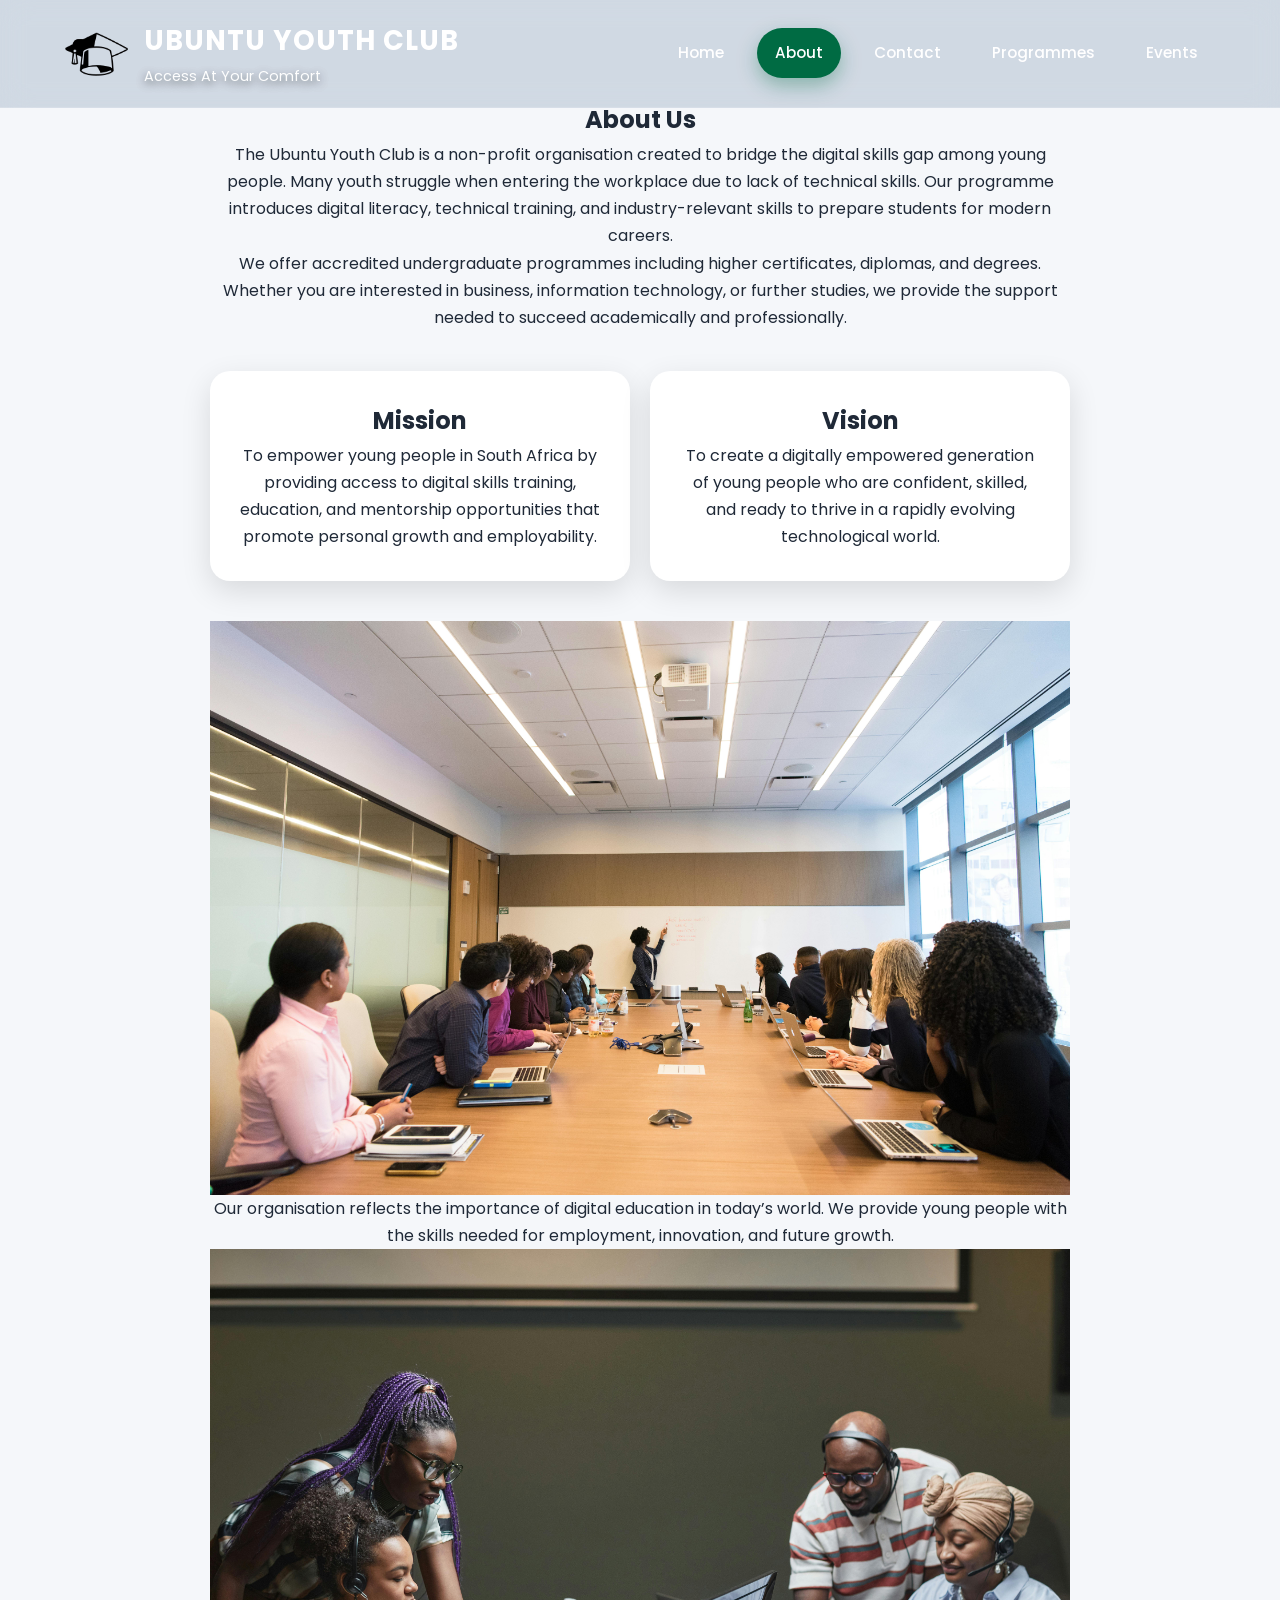
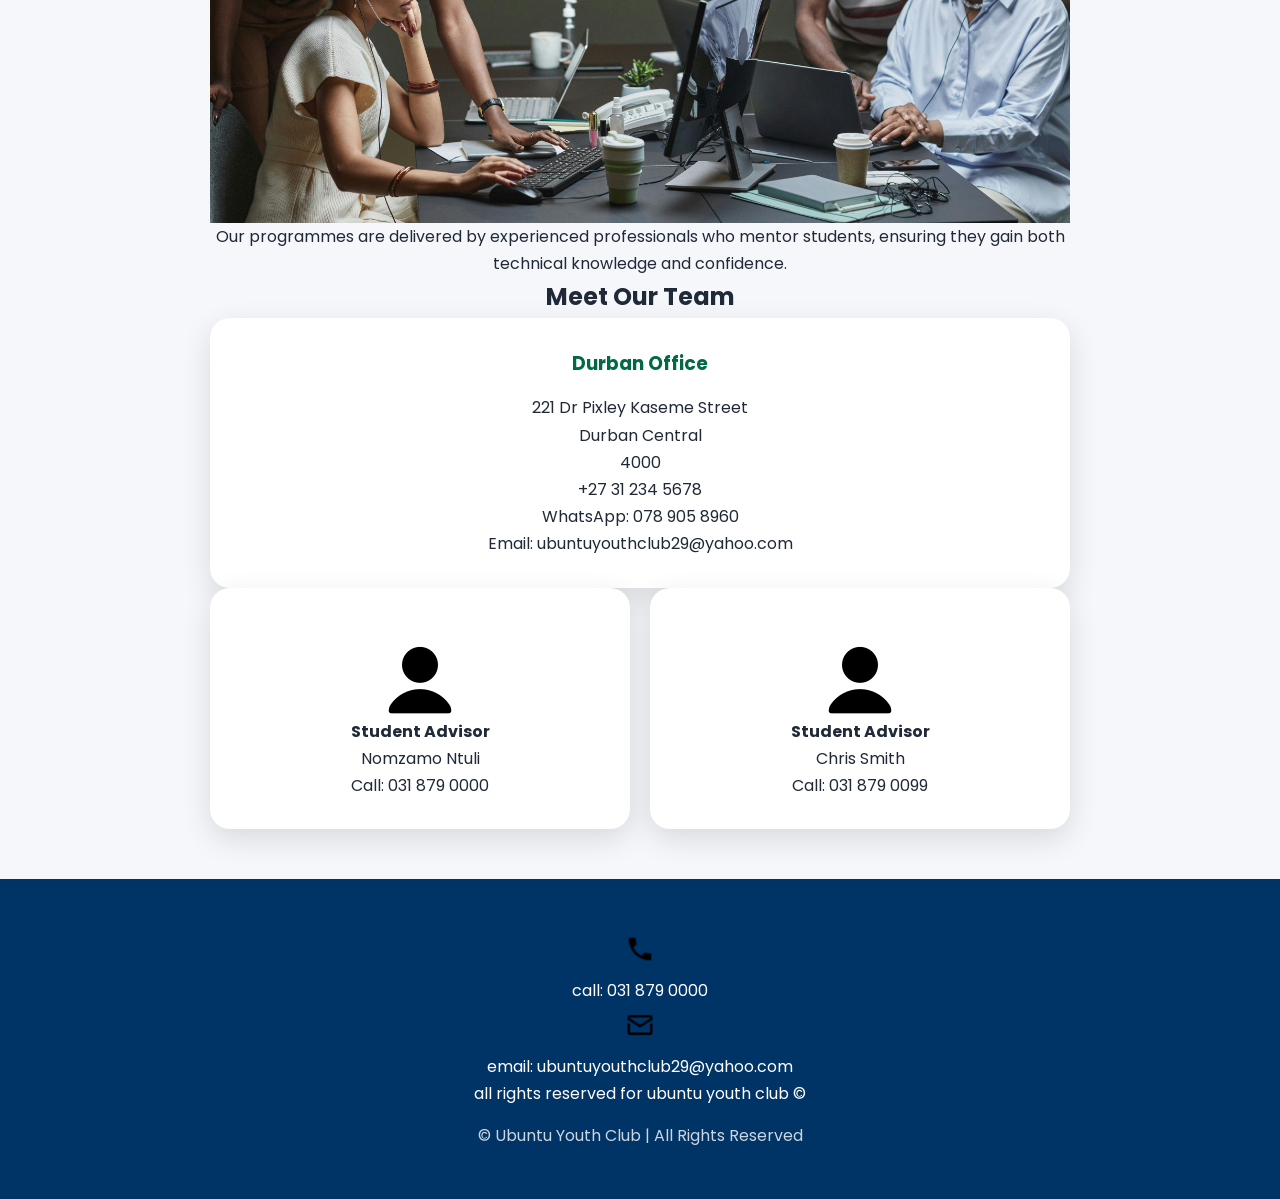
==== about.html @ 72d58c05 "Initial commit: Ubuntu Youth Club website" ====
<!DOCTYPE html>
<html lang="en">

<head>
    <meta charset="UTF-8">
    <meta name="viewport" content="width=device-width, initial-scale=1.0">
    <title>About</title>

    <link rel="stylesheet" href="css/styles.css" type="text/css">
</head>

<body>

<!-- MODERN CENTERED HEADER -->
<header class="site-header">

    <div class="header-container">

        <div class="logo">
            <img src="images/icons8-graduation-cap-100.png" alt="logo">

            <div class="logo-text">
                <h1>UBUNTU YOUTH CLUB</h1>
                <p class="subtitle">Access At Your Comfort</p>
            </div>
        </div>

        <nav class="main-nav">
            <ul>
                 <li><a href="index.html">Home</a></li>
                <li><a href="about.html"  class="active">About</a></li>
                <li><a href="contact.html">Contact</a></li>
                <li><a href="programmes.html">Programmes</a></li>
                <li><a href="events.html">Events</a></li>
            </ul>
        </nav>

    </div>
</header>

<!-- MAIN CONTENT -->
<main class="container">

    <!-- INTRO -->
    <section class="center-text">

        <h1>About Us</h1>

        <p>
            The Ubuntu Youth Club is a non-profit organisation created to bridge the digital skills gap
            among young people. Many youth struggle when entering the workplace due to lack of technical
            skills. Our programme introduces digital literacy, technical training, and industry-relevant
            skills to prepare students for modern careers.
        </p>

        <p>
            We offer accredited undergraduate programmes including higher certificates, diplomas, and degrees.
            Whether you are interested in business, information technology, or further studies, we provide
            the support needed to succeed academically and professionally.
        </p>

    </section>

    <!-- MISSION & VISION -->
    <section class="grid-2">

        <div class="card">
            <h2>Mission</h2>
            <p>
                To empower young people in South Africa by providing access to digital skills training,
                education, and mentorship opportunities that promote personal growth and employability.
            </p>
        </div>

        <div class="card">
            <h2>Vision</h2>
            <p>
                To create a digitally empowered generation of young people who are confident, skilled,
                and ready to thrive in a rapidly evolving technological world.
            </p>
        </div>

    </section>

    <!-- IMAGES -->
    <section class="center-text">

        <img src="images/teaching 4.jpg" alt="teaching" class="responsive-img">

        <p>
            Our organisation reflects the importance of digital education in today’s world.
            We provide young people with the skills needed for employment, innovation, and future growth.
        </p>

        <img src="images/teaching 2.jpg" alt="teaching" class="responsive-img">

        <p>
            Our programmes are delivered by experienced professionals who mentor students,
            ensuring they gain both technical knowledge and confidence.
        </p>

    </section>

    <!-- TEAM -->
    <section class="center-text">

        <h2>Meet Our Team</h2>

        <div class="card">

            <h3>Durban Office</h3>

            <p>221 Dr Pixley Kaseme Street</p>
            <p>Durban Central</p>
            <p>4000</p>
            <p>+27 31 234 5678</p>
            <p>WhatsApp: 078 905 8960</p>
            <p>Email: ubuntuyouthclub29@yahoo.com</p>

        </div>

        <div class="team-grid">

            <div class="card">
                <img src="images/logo2.png" alt="advisor">
                <h4>Student Advisor</h4>
                <p>Nomzamo Ntuli</p>
                <p>Call: 031 879 0000</p>
            </div>

            <div class="card">
                <img src="images/logo2.png" alt="advisor">
                <h4>Student Advisor</h4>
                <p>Chris Smith</p>
                <p>Call: 031 879 0099</p>
            </div>

        </div>

    </section>

</main>

<!-- FOOTER -->
<footer>
    <img src="images/logo phone.png" alt="logo">
    <p>call: 031 879 0000</p>

    <img src="images/logo mail.png" alt="logo">
    <p>email: ubuntuyouthclub29@yahoo.com</p>

    <p class="details">all rights reserved for ubuntu youth club &copy;</p>
</footer>

<!-- HEADER SCROLL EFFECT -->
<script>
window.addEventListener("scroll", function(){
    const header = document.querySelector(".site-header");

    if(window.scrollY > 50){
        header.classList.add("scrolled");
    } else {
        header.classList.remove("scrolled");
    }
});
</script>

</body>
</html>
---- css/styles.css ----
/* ===========================
   GOOGLE FONT
=========================== */
@import url('https://fonts.googleapis.com/css2?family=Poppins:wght@300;400;500;600;700&display=swap');

/* ===========================
   ROOT VARIABLES
=========================== */
:root{
    --primary:#006b43;
    --primary-dark:#004d30;
    --secondary:#003366;

    --white:#ffffff;
    --light-gray:#f5f7fa;
    --soft-gray:#e9ecef;
    --charcoal:#1f2937;
    --footer-gray:#003366;

    --gradient:linear-gradient(135deg,#006b43,#003366);

    --shadow:0 10px 30px rgba(0,0,0,.12);
    --soft-shadow:0 5px 15px rgba(0,0,0,.08);

    --radius:16px;
    --transition:.3s ease;
}

/* ===========================
   RESET
=========================== */
*{
    margin:0;
    padding:0;
    box-sizing:border-box;
}

html{
    scroll-behavior:smooth;
}

body{
    font-family:'Poppins',sans-serif;
    background:var(--light-gray);
    color:var(--charcoal);
    line-height:1.7;
    overflow-x:hidden;
}

img{
    max-width:100%;
}

/* ===========================
   CENTER NON-INDEX PAGE CONTENT
=========================== */
body:not(.index) main.container {
    max-width: 900px;
    margin: 100px auto 50px auto;
    padding: 0 20px;
    text-align: center;
}

body:not(.index) main.container img,
body:not(.index) main.container h1,
body:not(.index) main.container h2,
body:not(.index) main.container p {
    margin-left: auto;
    margin-right: auto;
    display: block;
    text-align: center;
}

/* ===========================
   MODERN GLOBAL HEADER
=========================== */
.site-header{
    position:fixed;
    top:0;
    left:0;
    width:100%;
    z-index:1000;
    background:rgba(0,51,102,0.15);
    backdrop-filter:blur(15px);
    -webkit-backdrop-filter:blur(15px);
    border-bottom:1px solid rgba(255,255,255,0.15);
    transition:all .4s ease;
}

.site-header.scrolled{
    background:rgba(0,51,102,.95);
    box-shadow:0 10px 30px rgba(0,0,0,.15);
}

.header-container{
    max-width:1400px;
    margin:auto;
    display:flex;
    justify-content:space-between;
    align-items:center;
    padding:18px 5%;
}

/* ===========================
   LOGO AREA
=========================== */
.logo{
    display:flex;
    align-items:center;
    gap:15px;
}

.logo img{
    width:65px;
    transition:.4s;
}

.logo img:hover{
    transform:rotate(-8deg) scale(1.05);
}

.logo-text h1,
.logo-text h2{
    color:white;
    font-size:1.7rem;
    font-weight:700;
    letter-spacing:1px;
    margin:0;
}

.logo-text .subtitle{
    color:white;
    opacity:.95;
    text-shadow:0 3px 10px rgba(0,0,0,.7);
    font-size:.9rem;
}

/* ===========================
   NAVIGATION
=========================== */
.main-nav{
    margin-left:auto;
}

.main-nav ul{
    display:flex;
    align-items:center;
    gap:15px;
    list-style:none;
}

.main-nav ul li{
    background:none;
    padding:0;
    box-shadow:none;
}

.main-nav ul li a{
    display:block;
    color:white;
    text-decoration:none;
    padding:12px 18px;
    border-radius:50px;
    font-size:.95rem;
    font-weight:500;
    position:relative;
    transition:all .35s ease;
}

.main-nav ul li a:hover{
    background:rgba(255,255,255,.15);
    backdrop-filter:blur(10px);
    color:#ffffff;
    transform:translateY(-2px);
}

.main-nav ul li a.active{
    background:#006b43;
    color:white;
    box-shadow:0 8px 20px rgba(0,107,67,.35);
}

.main-nav ul li a::after{
    content:"";
    position:absolute;
    bottom:8px;
    left:50%;
    width:0;
    height:2px;
    background:#ff9800;
    transform:translateX(-50%);
    transition:.3s ease;
}

.main-nav ul li a:hover::after{
    width:50%;
}

/* ===========================
   MOBILE MENU
=========================== */
@media(max-width:900px){
    .header-container{
        flex-direction:column;
        gap:20px;
    }

    .main-nav ul{
        flex-wrap:wrap;
        justify-content:center;
        gap:20px;
    }

    .main-nav ul li a{
        padding:10px 15px;
        font-size:.9rem;
    }
}

/* ===========================
   HERO SECTION
=========================== */
.hero{
    position:relative;
    width:100%;
    height:100vh;
    overflow:hidden;
}

.hero img{
    width:100%;
    height:100%;
    object-fit:cover;
    animation:zoomHero 12s infinite alternate ease-in-out;
}

.hero-overlay{
    position:absolute;
    inset:0;
    background:rgba(0,0,0,.45);
}

.hero-content{
    position:absolute;
    top:50%;
    left:8%;
    transform:translateY(-50%);
    color:white;
    z-index:10;
    max-width:700px;
}

.hero-content h1{
    font-size:clamp(3rem,7vw,6rem);
    line-height:1.1;
    margin-bottom:20px;
    text-shadow:0 5px 20px rgba(0,0,0,.5);
}

.hero-content p{
    font-size:1.3rem;
    margin-bottom:30px;
}

.hero-btn{
    display:inline-block;
    background:var(--primary);
    color:white;
    text-decoration:none;
    padding:15px 35px;
    border-radius:50px;
    transition:.3s;
}

.hero-btn:hover{
    background:var(--primary-dark);
    transform:translateY(-4px);
}



/* =========================== INTRO SECTION =========================== */
 .intro{ background:white; padding:100px 10%; } .intro h2{ color:var(--primary); font-size:3rem; margin-bottom:25px; } .intro p{ max-width:900px; font-size:1.15rem; }
 
 /* =========================== PROGRAMMES =========================== */
  .programmes{ padding:100px 8%; background:#f3f6f8; } .programmes h2{ text-align:center; color:var(--primary); margin-bottom:60px; font-size:3rem; } .programme-grid{ display:grid; grid-template-columns:repeat(auto-fit,minmax(280px,1fr)); gap:30px; } .card{ background:white; border-radius:20px; padding:30px; box-shadow:var(--shadow); transition:.4s; } .card:hover{ transform:translateY(-10px); } .card h3{ color:var(--primary); margin-bottom:15px; } 
 
 /* =========================== CTA =========================== */ 
 .cta{ background:var(--gradient); color:white; text-align:center; padding:100px 10%; } .cta h2{ font-size:3rem; margin-bottom:20px; } .cta p{ max-width:700px; margin:auto auto 30px; } 
 
 /* =========================== COURSE CARDS =========================== */ 
 .course-options{ display:flex; flex-wrap:wrap; justify-content:center; gap:25px; margin:40px auto; } .course-card{ background:white; width:280px; padding:25px; text-align:center; border-radius:20px; box-shadow:0 10px 25px rgba(0,0,0,.08); transition:.3s; } .course-card:hover{ transform:translateY(-10px); } .course-card h3{ color:var(--primary); margin-bottom:15px; } 
 
 /* =========================== GRID LAYOUTS =========================== */
  .grid-2{ display:grid; grid-template-columns:repeat(auto-fit,minmax(300px,1fr)); gap:20px; margin:40px auto; } .team-grid{ display:grid; grid-template-columns:repeat(auto-fit,minmax(220px,1fr)); gap:20px; } 
  
  /* =========================== TABLES =========================== */
   table{ width:100%; border-collapse:collapse; background:white; margin:20px 0 40px; border-radius:var(--radius); overflow:hidden; box-shadow:var(--soft-shadow); } thead{ background:var(--gradient); color:white; } th, td{ padding:14px; text-align:left; } tbody tr{ transition:.3s; } tbody tr:hover{ background:#f7f9fb; }
   
   /* =========================== QUICK LINKS =========================== */ 
   ul{ list-style:none; } .quick-links{ display:flex; flex-wrap:wrap; gap:10px; } .quick-links li{ background:white; padding:10px 15px; border-radius:10px; box-shadow:var(--soft-shadow); }

/* ===========================
   OTHER STYLINGS KEPT AS-IS
=========================== */
/* ... (rest of your existing CSS like .intro, .programmes, .course-card, tables, footer etc.) ... */

/* =========================== FOOTER =========================== */ 
footer{ background:var(--footer-gray); color:white; text-align:center; padding:50px 20px; } footer img{ width:30px; margin:5px; } footer p{ color:white; } footer::after{ content:"© Ubuntu Youth Club | All Rights Reserved"; display:block; margin-top:15px; opacity:.8; }
/* ===========================
   ANIMATIONS
=========================== */
@keyframes zoomHero{
    from{
        transform:scale(1);
    }
    to{
        transform:scale(1.08);
    }
}
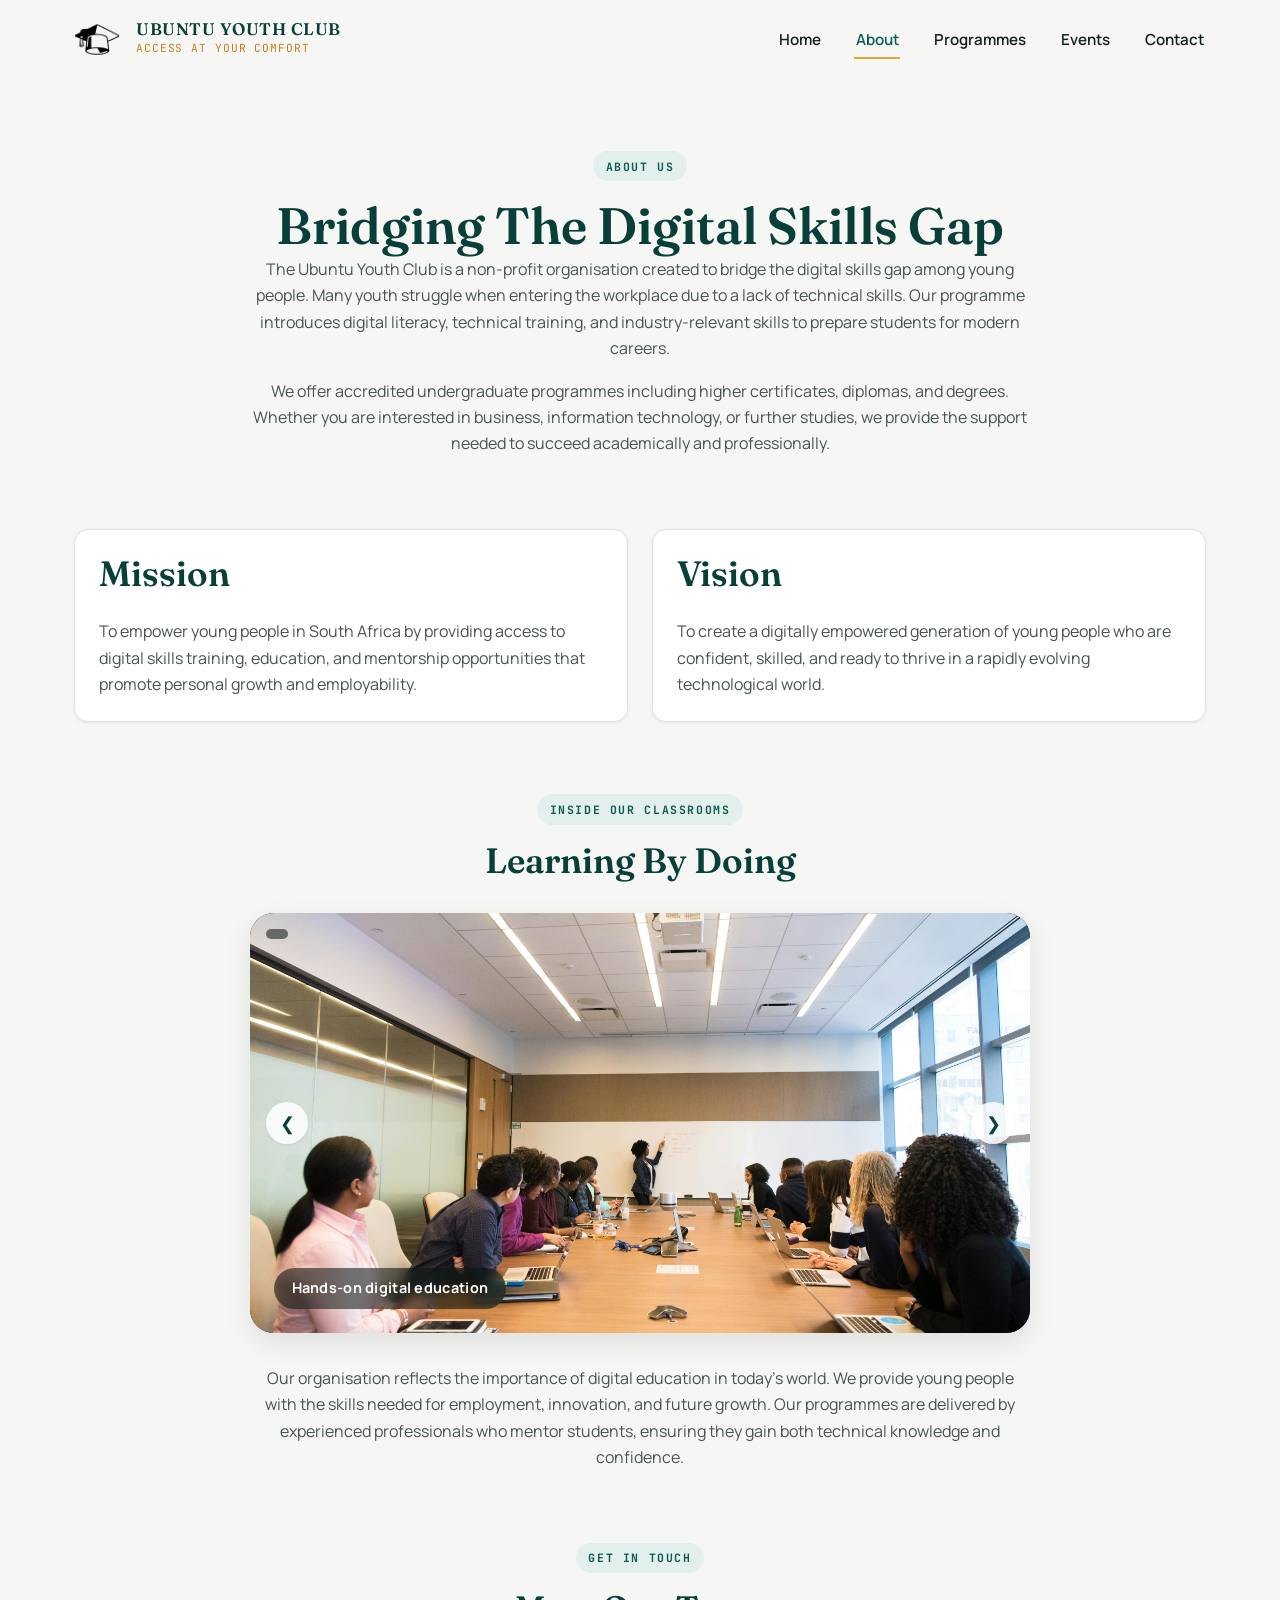
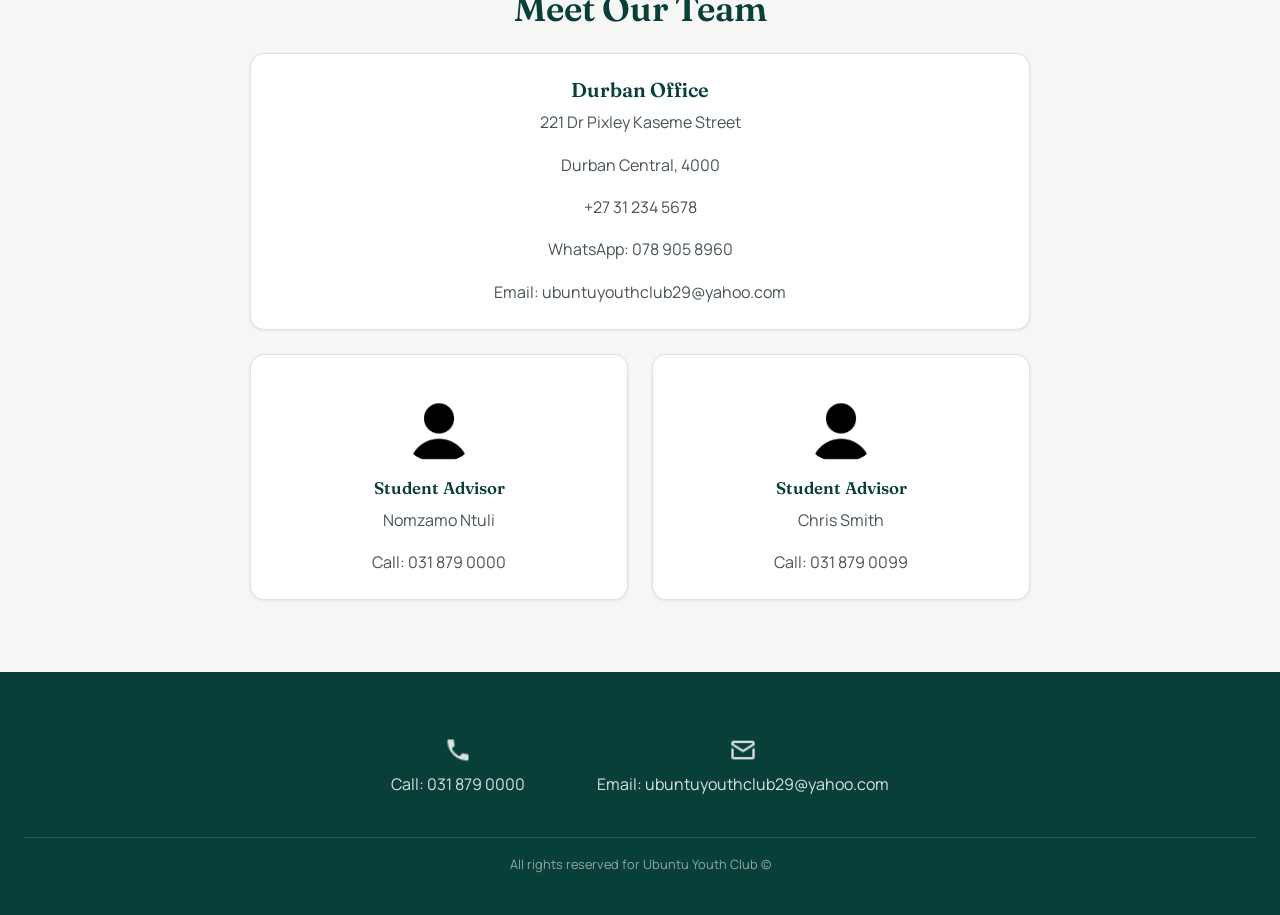
==== commit 55ed42f9: "Part3" ====
--- a/about.html
+++ b/about.html
@@ -1,54 +1,53 @@
 <!DOCTYPE html>
 <html lang="en">
-
 <head>
     <meta charset="UTF-8">
     <meta name="viewport" content="width=device-width, initial-scale=1.0">
-    <title>About</title>
-
+    <title>About | Ubuntu Youth Club</title>
+    <meta name="description" content="Learn about Ubuntu Youth Club's mission to bridge the digital skills gap for young people through accredited technology and business programmes.">
     <link rel="stylesheet" href="css/styles.css" type="text/css">
 </head>
-
 <body>
 
-<!-- MODERN CENTERED HEADER -->
+<!-- HEADER -->
 <header class="site-header">
-
     <div class="header-container">
 
         <div class="logo">
-            <img src="images/icons8-graduation-cap-100.png" alt="logo">
-
+            <img src="images/icons8-graduation-cap-100.png" alt="Ubuntu Youth Club logo">
             <div class="logo-text">
                 <h1>UBUNTU YOUTH CLUB</h1>
                 <p class="subtitle">Access At Your Comfort</p>
             </div>
         </div>
 
-        <nav class="main-nav">
+        <button class="nav-toggle" id="navToggle" aria-label="Toggle navigation menu" aria-expanded="false">
+            <span></span><span></span><span></span>
+        </button>
+
+        <nav class="main-nav" id="mainNav">
             <ul>
-                 <li><a href="index.html">Home</a></li>
-                <li><a href="about.html"  class="active">About</a></li>
-                <li><a href="contact.html">Contact</a></li>
+                <li><a href="index.html">Home</a></li>
+                <li><a href="about.html" class="active">About</a></li>
                 <li><a href="programmes.html">Programmes</a></li>
                 <li><a href="events.html">Events</a></li>
+                <li><a href="contact.html">Contact</a></li>
             </ul>
         </nav>
 
     </div>
 </header>
 
-<!-- MAIN CONTENT -->
 <main class="container">
 
     <!-- INTRO -->
     <section class="center-text">
-
-        <h1>About Us</h1>
+        <span class="eyebrow">About Us</span>
+        <h1>Bridging The Digital Skills Gap</h1>
 
         <p>
             The Ubuntu Youth Club is a non-profit organisation created to bridge the digital skills gap
-            among young people. Many youth struggle when entering the workplace due to lack of technical
+            among young people. Many youth struggle when entering the workplace due to a lack of technical
             skills. Our programme introduces digital literacy, technical training, and industry-relevant
             skills to prepare students for modern careers.
         </p>
@@ -58,7 +57,6 @@
             Whether you are interested in business, information technology, or further studies, we provide
             the support needed to succeed academically and professionally.
         </p>
-
     </section>
 
     <!-- MISSION & VISION -->
@@ -82,88 +80,98 @@
 
     </section>
 
-    <!-- IMAGES -->
+    <!-- TEACHING CAROUSEL -->
     <section class="center-text">
+        <span class="eyebrow">Inside Our Classrooms</span>
+        <h2>Learning By Doing</h2>
 
-        <img src="images/teaching 4.jpg" alt="teaching" class="responsive-img">
+        <div class="carousel content-carousel" data-autoplay="4500">
+            <div class="carousel-track">
+
+                <div class="carousel-slide">
+                    <img src="images/teaching 4.jpg" alt="Mentor guiding students through a practical digital skills lesson">
+                    <div class="carousel-caption">Hands-on digital education</div>
+                </div>
+
+                <div class="carousel-slide">
+                    <img src="images/teaching 2.jpg" alt="Students collaborating during a mentored training session">
+                    <div class="carousel-caption">Mentored, confidence-building sessions</div>
+                </div>
+
+                <div class="carousel-slide">
+                    <img src="images/computer room.jpg" alt="Students working together in the computer lab">
+                    <div class="carousel-caption">Real, industry-relevant practice</div>
+                </div>
+
+            </div>
+
+            <button class="carousel-btn prev" aria-label="Previous slide">&#10094;</button>
+            <button class="carousel-btn next" aria-label="Next slide">&#10095;</button>
+            <div class="carousel-dots"></div>
+            <span class="carousel-counter"></span>
+        </div>
 
         <p>
-            Our organisation reflects the importance of digital education in today’s world.
-            We provide young people with the skills needed for employment, innovation, and future growth.
+            Our organisation reflects the importance of digital education in today's world. We provide
+            young people with the skills needed for employment, innovation, and future growth. Our
+            programmes are delivered by experienced professionals who mentor students, ensuring they
+            gain both technical knowledge and confidence.
         </p>
-
-        <img src="images/teaching 2.jpg" alt="teaching" class="responsive-img">
-
-        <p>
-            Our programmes are delivered by experienced professionals who mentor students,
-            ensuring they gain both technical knowledge and confidence.
-        </p>
-
     </section>
 
     <!-- TEAM -->
     <section class="center-text">
-
+        <span class="eyebrow">Get In Touch</span>
         <h2>Meet Our Team</h2>
 
         <div class="card">
-
             <h3>Durban Office</h3>
-
             <p>221 Dr Pixley Kaseme Street</p>
-            <p>Durban Central</p>
-            <p>4000</p>
+            <p>Durban Central, 4000</p>
             <p>+27 31 234 5678</p>
             <p>WhatsApp: 078 905 8960</p>
             <p>Email: ubuntuyouthclub29@yahoo.com</p>
-
         </div>
 
         <div class="team-grid">
 
             <div class="card">
-                <img src="images/logo2.png" alt="advisor">
+                <img src="images/logo2.png" alt="Photo of student advisor Nomzamo Ntuli">
                 <h4>Student Advisor</h4>
                 <p>Nomzamo Ntuli</p>
                 <p>Call: 031 879 0000</p>
             </div>
 
             <div class="card">
-                <img src="images/logo2.png" alt="advisor">
+                <img src="images/logo2.png" alt="Photo of student advisor Chris Smith">
                 <h4>Student Advisor</h4>
                 <p>Chris Smith</p>
                 <p>Call: 031 879 0099</p>
             </div>
 
         </div>
-
     </section>
 
 </main>
 
 <!-- FOOTER -->
 <footer>
-    <img src="images/logo phone.png" alt="logo">
-    <p>call: 031 879 0000</p>
+    <p class="footer-datetime" id="footerDatetime"></p>
 
-    <img src="images/logo mail.png" alt="logo">
-    <p>email: ubuntuyouthclub29@yahoo.com</p>
+    <div class="footer-grid">
+        <div>
+            <img src="images/logo phone.png" alt="Phone icon">
+            <p>Call: 031 879 0000</p>
+        </div>
+        <div>
+            <img src="images/logo mail.png" alt="Email icon">
+            <p>Email: ubuntuyouthclub29@yahoo.com</p>
+        </div>
+    </div>
 
-    <p class="details">all rights reserved for ubuntu youth club &copy;</p>
+    <p class="details">All rights reserved for Ubuntu Youth Club &copy;</p>
 </footer>
 
-<!-- HEADER SCROLL EFFECT -->
-<script>
-window.addEventListener("scroll", function(){
-    const header = document.querySelector(".site-header");
-
-    if(window.scrollY > 50){
-        header.classList.add("scrolled");
-    } else {
-        header.classList.remove("scrolled");
-    }
-});
-</script>
-
+<script src="js/main.js"></script>
 </body>
 </html>
--- a/css/styles.css
+++ b/css/styles.css
@@ -1,320 +1,943 @@
-/* ===========================
-   GOOGLE FONT
-=========================== */
-@import url('https://fonts.googleapis.com/css2?family=Poppins:wght@300;400;500;600;700&display=swap');
-
-/* ===========================
-   ROOT VARIABLES
-=========================== */
-:root{
-    --primary:#006b43;
-    --primary-dark:#004d30;
-    --secondary:#003366;
-
-    --white:#ffffff;
-    --light-gray:#f5f7fa;
-    --soft-gray:#e9ecef;
-    --charcoal:#1f2937;
-    --footer-gray:#003366;
-
-    --gradient:linear-gradient(135deg,#006b43,#003366);
-
-    --shadow:0 10px 30px rgba(0,0,0,.12);
-    --soft-shadow:0 5px 15px rgba(0,0,0,.08);
-
-    --radius:16px;
-    --transition:.3s ease;
-}
-
-/* ===========================
-   RESET
-=========================== */
-*{
-    margin:0;
-    padding:0;
-    box-sizing:border-box;
-}
-
-html{
-    scroll-behavior:smooth;
-}
-
-body{
-    font-family:'Poppins',sans-serif;
-    background:var(--light-gray);
-    color:var(--charcoal);
-    line-height:1.7;
-    overflow-x:hidden;
-}
-
-img{
-    max-width:100%;
-}
-
-/* ===========================
-   CENTER NON-INDEX PAGE CONTENT
-=========================== */
-body:not(.index) main.container {
-    max-width: 900px;
-    margin: 100px auto 50px auto;
-    padding: 0 20px;
+/* =========================================================================
+   UBUNTU YOUTH CLUB — MAIN STYLESHEET
+   Structure:
+     1.  Fonts & Reset
+     2.  Design Tokens (colours, type, spacing, radius, shadow)
+     3.  Base Elements
+     4.  Layout Utilities (container, grid, sections)
+     5.  Header & Navigation
+     6.  Hero
+     7.  Carousel Component
+     8.  Cards (programmes / team / blog)
+     9.  Forms & Modal
+     10. Tables
+     11. Footer
+     12. Scroll-reveal animation
+     13. Responsive Breakpoints
+     14. Accessibility
+   ========================================================================= */
+
+/* 1. FONTS & RESET --------------------------------------------------------- */
+@import url('https://fonts.googleapis.com/css2?family=Fraunces:ital,opsz,wght@0,9..144,400;0,9..144,600;0,9..144,700;1,9..144,500&family=Manrope:wght@400;500;600;700;800&family=JetBrains+Mono:wght@500;700&display=swap');
+
+*,
+*::before,
+*::after {
+    box-sizing: border-box;
+    margin: 0;
+    padding: 0;
+}
+
+html {
+    scroll-behavior: smooth;
+}
+
+img {
+    max-width: 100%;
+    display: block;
+}
+
+a {
+    text-decoration: none;
+    color: inherit;
+}
+
+ul {
+    list-style: none;
+}
+
+button {
+    font: inherit;
+    cursor: pointer;
+    border: none;
+    background: none;
+}
+
+/* 2. DESIGN TOKENS ---------------------------------------------------------- */
+:root {
+    /* Colour palette */
+    --ink: #14201D;
+    --ink-soft: #475450;
+    --surface: #F6F7F4;
+    --surface-alt: #ECEFE9;
+    --surface-card: #FFFFFF;
+    --primary: #0C5C52;
+    --primary-dark: #083F38;
+    --primary-tint: #E3EFEC;
+    --accent: #E2A640;
+    --accent-deep: #C97A1F;
+    --border: #DDE3DC;
+    --error: #B3261E;
+    --error-tint: #FBEAE9;
+
+    /* Typography */
+    --font-display: "Fraunces", Georgia, serif;
+    --font-body: "Manrope", -apple-system, BlinkMacSystemFont, "Segoe UI", sans-serif;
+    --font-mono: "JetBrains Mono", "Courier New", monospace;
+
+    /* Spacing scale */
+    --space-1: 0.5rem;
+    --space-2: 1rem;
+    --space-3: 1.5rem;
+    --space-4: 2rem;
+    --space-5: 3rem;
+    --space-6: 4.5rem;
+    --space-7: 6rem;
+
+    /* Radius & shadow */
+    --radius-sm: 8px;
+    --radius-md: 14px;
+    --radius-lg: 24px;
+    --shadow-sm: 0 1px 3px rgba(20, 32, 29, 0.08);
+    --shadow-md: 0 10px 28px rgba(20, 32, 29, 0.10);
+    --shadow-lg: 0 24px 56px rgba(20, 32, 29, 0.18);
+
+    /* Layout */
+    --max-width: 1180px;
+    --header-height: 84px;
+}
+
+/* 3. BASE ELEMENTS ----------------------------------------------------------- */
+body {
+    font-family: var(--font-body);
+    color: var(--ink);
+    background: var(--surface);
+    line-height: 1.65;
+    -webkit-font-smoothing: antialiased;
+}
+
+h1, h2, h3, h4 {
+    font-family: var(--font-display);
+    font-weight: 600;
+    line-height: 1.15;
+    color: var(--primary-dark);
+}
+
+h1 { font-size: clamp(2.1rem, 4vw, 3.2rem); }
+h2 { font-size: clamp(1.6rem, 2.8vw, 2.2rem); margin-bottom: var(--space-3); }
+h3 { font-size: 1.25rem; margin-bottom: var(--space-1); }
+h4 { font-size: 1.05rem; margin-bottom: var(--space-1); }
+
+p {
+    color: var(--ink-soft);
+    margin-bottom: var(--space-2);
+}
+
+main p:last-child {
+    margin-bottom: 0;
+}
+
+/* Small mono "eyebrow" labels used as section tags */
+.eyebrow {
+    display: inline-block;
+    font-family: var(--font-mono);
+    font-size: 0.72rem;
+    font-weight: 700;
+    letter-spacing: 0.14em;
+    text-transform: uppercase;
+    color: var(--primary);
+    background: var(--primary-tint);
+    padding: 0.35rem 0.8rem;
+    border-radius: 999px;
+    margin-bottom: var(--space-2);
+}
+
+/* 4. LAYOUT UTILITIES --------------------------------------------------------- */
+.container {
+    max-width: var(--max-width);
+    margin: 0 auto;
+    padding: var(--space-6) var(--space-3);
+}
+
+section {
+    margin-bottom: var(--space-6);
+}
+
+section:last-child {
+    margin-bottom: 0;
+}
+
+.center-text {
     text-align: center;
-}
-
-body:not(.index) main.container img,
-body:not(.index) main.container h1,
-body:not(.index) main.container h2,
-body:not(.index) main.container p {
+    max-width: 780px;
     margin-left: auto;
     margin-right: auto;
+}
+
+.center-text .responsive-img,
+.center-text img {
+    margin-left: auto;
+    margin-right: auto;
+}
+
+.grid-2 {
+    display: grid;
+    grid-template-columns: repeat(2, 1fr);
+    gap: var(--space-3);
+}
+
+.responsive-img {
+    width: 100%;
+    height: 340px;
+    object-fit: cover;
+    border-radius: var(--radius-md);
+    box-shadow: var(--shadow-sm);
+}
+
+/* 5. HEADER & NAVIGATION ------------------------------------------------------ */
+.site-header {
+    position: sticky;
+    top: 0;
+    z-index: 100;
+    background: rgba(246, 247, 244, 0.92);
+    backdrop-filter: blur(10px);
+    border-bottom: 1px solid transparent;
+    transition: box-shadow 0.3s ease, border-color 0.3s ease, padding 0.3s ease;
+    padding: var(--space-2) 0;
+}
+
+.site-header.scrolled {
+    box-shadow: var(--shadow-md);
+    border-color: var(--border);
+    padding: 0.6rem 0;
+}
+
+.header-container {
+    max-width: var(--max-width);
+    margin: 0 auto;
+    padding: 0 var(--space-3);
+    display: flex;
+    align-items: center;
+    justify-content: space-between;
+    gap: var(--space-3);
+}
+
+.logo,
+.logo-center {
+    display: flex;
+    align-items: center;
+    gap: var(--space-2);
+}
+
+.logo img,
+.logo-center img {
+    width: 46px;
+    height: 46px;
+    object-fit: contain;
+    flex-shrink: 0;
+}
+
+.logo-text h1 {
+    font-size: 1.05rem;
+    letter-spacing: 0.03em;
+    color: var(--primary-dark);
+    margin: 0;
+}
+
+.logo-text .subtitle {
+    font-family: var(--font-mono);
+    font-size: 0.7rem;
+    letter-spacing: 0.08em;
+    text-transform: uppercase;
+    color: var(--accent-deep);
+    margin: 0;
+}
+
+.main-nav ul {
+    display: flex;
+    gap: var(--space-4);
+}
+
+.main-nav a {
+    font-weight: 600;
+    font-size: 0.95rem;
+    color: var(--ink);
+    position: relative;
+    padding: 0.3rem 0.1rem;
+    transition: color 0.2s ease;
+}
+
+.main-nav a::after {
+    content: "";
+    position: absolute;
+    left: 0;
+    bottom: -4px;
+    width: 0;
+    height: 2px;
+    background: var(--accent);
+    transition: width 0.25s ease;
+}
+
+.main-nav a:hover,
+.main-nav a.active {
+    color: var(--primary);
+}
+
+.main-nav a:hover::after,
+.main-nav a.active::after {
+    width: 100%;
+}
+
+/* Mobile hamburger toggle */
+.nav-toggle {
+    display: none;
+    flex-direction: column;
+    justify-content: center;
+    gap: 5px;
+    width: 38px;
+    height: 38px;
+    padding: 6px;
+    border-radius: var(--radius-sm);
+    z-index: 110;
+}
+
+.nav-toggle span {
     display: block;
+    height: 2px;
+    width: 100%;
+    background: var(--primary-dark);
+    border-radius: 2px;
+    transition: transform 0.3s ease, opacity 0.3s ease;
+}
+
+.nav-toggle.open span:nth-child(1) {
+    transform: translateY(7px) rotate(45deg);
+}
+
+.nav-toggle.open span:nth-child(2) {
+    opacity: 0;
+}
+
+.nav-toggle.open span:nth-child(3) {
+    transform: translateY(-7px) rotate(-45deg);
+}
+
+/* 6. HERO --------------------------------------------------------------------- */
+.hero {
+    position: relative;
+    height: 78vh;
+    min-height: 480px;
+    overflow: hidden;
+}
+
+.hero .carousel,
+.hero .carousel-track,
+.hero .carousel-slide {
+    height: 100%;
+}
+
+.hero .carousel-slide img {
+    height: 100%;
+    object-fit: cover;
+}
+
+.hero-overlay {
+    position: absolute;
+    inset: 0;
+    background: linear-gradient(180deg, rgba(8, 20, 18, 0.35) 0%, rgba(8, 20, 18, 0.72) 100%);
+    z-index: 2;
+    pointer-events: none;
+}
+
+.hero-content {
+    position: absolute;
+    z-index: 3;
+    left: 50%;
+    bottom: var(--space-6);
+    transform: translateX(-50%);
     text-align: center;
-}
-
-/* ===========================
-   MODERN GLOBAL HEADER
-=========================== */
-.site-header{
-    position:fixed;
-    top:0;
-    left:0;
-    width:100%;
-    z-index:1000;
-    background:rgba(0,51,102,0.15);
-    backdrop-filter:blur(15px);
-    -webkit-backdrop-filter:blur(15px);
-    border-bottom:1px solid rgba(255,255,255,0.15);
-    transition:all .4s ease;
-}
-
-.site-header.scrolled{
-    background:rgba(0,51,102,.95);
-    box-shadow:0 10px 30px rgba(0,0,0,.15);
-}
-
-.header-container{
-    max-width:1400px;
-    margin:auto;
-    display:flex;
-    justify-content:space-between;
-    align-items:center;
-    padding:18px 5%;
-}
-
-/* ===========================
-   LOGO AREA
-=========================== */
-.logo{
-    display:flex;
-    align-items:center;
-    gap:15px;
-}
-
-.logo img{
-    width:65px;
-    transition:.4s;
-}
-
-.logo img:hover{
-    transform:rotate(-8deg) scale(1.05);
-}
-
-.logo-text h1,
-.logo-text h2{
-    color:white;
-    font-size:1.7rem;
-    font-weight:700;
-    letter-spacing:1px;
-    margin:0;
-}
-
-.logo-text .subtitle{
-    color:white;
-    opacity:.95;
-    text-shadow:0 3px 10px rgba(0,0,0,.7);
-    font-size:.9rem;
-}
-
-/* ===========================
-   NAVIGATION
-=========================== */
-.main-nav{
-    margin-left:auto;
-}
-
-.main-nav ul{
-    display:flex;
-    align-items:center;
-    gap:15px;
-    list-style:none;
-}
-
-.main-nav ul li{
-    background:none;
-    padding:0;
-    box-shadow:none;
-}
-
-.main-nav ul li a{
-    display:block;
-    color:white;
-    text-decoration:none;
-    padding:12px 18px;
-    border-radius:50px;
-    font-size:.95rem;
-    font-weight:500;
-    position:relative;
-    transition:all .35s ease;
-}
-
-.main-nav ul li a:hover{
-    background:rgba(255,255,255,.15);
-    backdrop-filter:blur(10px);
-    color:#ffffff;
-    transform:translateY(-2px);
-}
-
-.main-nav ul li a.active{
-    background:#006b43;
-    color:white;
-    box-shadow:0 8px 20px rgba(0,107,67,.35);
-}
-
-.main-nav ul li a::after{
-    content:"";
-    position:absolute;
-    bottom:8px;
-    left:50%;
-    width:0;
-    height:2px;
-    background:#ff9800;
-    transform:translateX(-50%);
-    transition:.3s ease;
-}
-
-.main-nav ul li a:hover::after{
-    width:50%;
-}
-
-/* ===========================
-   MOBILE MENU
-=========================== */
-@media(max-width:900px){
-    .header-container{
-        flex-direction:column;
-        gap:20px;
-    }
-
-    .main-nav ul{
-        flex-wrap:wrap;
-        justify-content:center;
-        gap:20px;
-    }
-
-    .main-nav ul li a{
-        padding:10px 15px;
-        font-size:.9rem;
-    }
-}
-
-/* ===========================
-   HERO SECTION
-=========================== */
-.hero{
-    position:relative;
-    width:100%;
-    height:100vh;
-    overflow:hidden;
-}
-
-.hero img{
-    width:100%;
-    height:100%;
-    object-fit:cover;
-    animation:zoomHero 12s infinite alternate ease-in-out;
-}
-
-.hero-overlay{
-    position:absolute;
-    inset:0;
-    background:rgba(0,0,0,.45);
-}
-
-.hero-content{
-    position:absolute;
-    top:50%;
-    left:8%;
-    transform:translateY(-50%);
-    color:white;
-    z-index:10;
-    max-width:700px;
-}
-
-.hero-content h1{
-    font-size:clamp(3rem,7vw,6rem);
-    line-height:1.1;
-    margin-bottom:20px;
-    text-shadow:0 5px 20px rgba(0,0,0,.5);
-}
-
-.hero-content p{
-    font-size:1.3rem;
-    margin-bottom:30px;
-}
-
-.hero-btn{
-    display:inline-block;
-    background:var(--primary);
-    color:white;
-    text-decoration:none;
-    padding:15px 35px;
-    border-radius:50px;
-    transition:.3s;
-}
-
-.hero-btn:hover{
-    background:var(--primary-dark);
-    transform:translateY(-4px);
-}
-
-
-
-/* =========================== INTRO SECTION =========================== */
- .intro{ background:white; padding:100px 10%; } .intro h2{ color:var(--primary); font-size:3rem; margin-bottom:25px; } .intro p{ max-width:900px; font-size:1.15rem; }
- 
- /* =========================== PROGRAMMES =========================== */
-  .programmes{ padding:100px 8%; background:#f3f6f8; } .programmes h2{ text-align:center; color:var(--primary); margin-bottom:60px; font-size:3rem; } .programme-grid{ display:grid; grid-template-columns:repeat(auto-fit,minmax(280px,1fr)); gap:30px; } .card{ background:white; border-radius:20px; padding:30px; box-shadow:var(--shadow); transition:.4s; } .card:hover{ transform:translateY(-10px); } .card h3{ color:var(--primary); margin-bottom:15px; } 
- 
- /* =========================== CTA =========================== */ 
- .cta{ background:var(--gradient); color:white; text-align:center; padding:100px 10%; } .cta h2{ font-size:3rem; margin-bottom:20px; } .cta p{ max-width:700px; margin:auto auto 30px; } 
- 
- /* =========================== COURSE CARDS =========================== */ 
- .course-options{ display:flex; flex-wrap:wrap; justify-content:center; gap:25px; margin:40px auto; } .course-card{ background:white; width:280px; padding:25px; text-align:center; border-radius:20px; box-shadow:0 10px 25px rgba(0,0,0,.08); transition:.3s; } .course-card:hover{ transform:translateY(-10px); } .course-card h3{ color:var(--primary); margin-bottom:15px; } 
- 
- /* =========================== GRID LAYOUTS =========================== */
-  .grid-2{ display:grid; grid-template-columns:repeat(auto-fit,minmax(300px,1fr)); gap:20px; margin:40px auto; } .team-grid{ display:grid; grid-template-columns:repeat(auto-fit,minmax(220px,1fr)); gap:20px; } 
-  
-  /* =========================== TABLES =========================== */
-   table{ width:100%; border-collapse:collapse; background:white; margin:20px 0 40px; border-radius:var(--radius); overflow:hidden; box-shadow:var(--soft-shadow); } thead{ background:var(--gradient); color:white; } th, td{ padding:14px; text-align:left; } tbody tr{ transition:.3s; } tbody tr:hover{ background:#f7f9fb; }
-   
-   /* =========================== QUICK LINKS =========================== */ 
-   ul{ list-style:none; } .quick-links{ display:flex; flex-wrap:wrap; gap:10px; } .quick-links li{ background:white; padding:10px 15px; border-radius:10px; box-shadow:var(--soft-shadow); }
-
-/* ===========================
-   OTHER STYLINGS KEPT AS-IS
-=========================== */
-/* ... (rest of your existing CSS like .intro, .programmes, .course-card, tables, footer etc.) ... */
-
-/* =========================== FOOTER =========================== */ 
-footer{ background:var(--footer-gray); color:white; text-align:center; padding:50px 20px; } footer img{ width:30px; margin:5px; } footer p{ color:white; } footer::after{ content:"© Ubuntu Youth Club | All Rights Reserved"; display:block; margin-top:15px; opacity:.8; }
-/* ===========================
-   ANIMATIONS
-=========================== */
-@keyframes zoomHero{
-    from{
-        transform:scale(1);
-    }
-    to{
-        transform:scale(1.08);
+    color: #fff;
+    width: 90%;
+    max-width: 720px;
+}
+
+.hero-content h1 {
+    color: #fff;
+    margin-bottom: var(--space-2);
+}
+
+.hero-content p {
+    color: rgba(255, 255, 255, 0.88);
+    font-size: 1.05rem;
+    margin-bottom: var(--space-3);
+}
+
+.hero-btn {
+    display: inline-block;
+    background: var(--accent);
+    color: var(--ink);
+    font-weight: 700;
+    padding: 0.85rem 1.9rem;
+    border-radius: 999px;
+    transition: background 0.25s ease, transform 0.25s ease;
+}
+
+.hero-btn:hover {
+    background: var(--accent-deep);
+    transform: translateY(-2px);
+}
+
+/* Plain (non-hero) page intro banner, used on inner pages */
+.page-banner {
+    text-align: center;
+    padding: var(--space-5) var(--space-3) var(--space-2);
+}
+
+/* 7. CAROUSEL COMPONENT --------------------------------------------------------
+   Smooth, GPU-friendly sliding carousel. Slides are placed side by side in
+   .carousel-track and the whole track is translated horizontally — this gives
+   a buttery, hardware-accelerated transition rather than fading each image. */
+.carousel {
+    position: relative;
+    overflow: hidden;
+    border-radius: var(--radius-lg);
+    box-shadow: var(--shadow-md);
+    background: var(--ink);
+}
+
+.carousel-track {
+    display: flex;
+    height: 100%;
+    transition: transform 0.7s cubic-bezier(0.65, 0, 0.35, 1);
+    will-change: transform;
+}
+
+.carousel-slide {
+    position: relative;
+    flex: 0 0 100%;
+    height: 100%;
+}
+
+.carousel-slide img {
+    width: 100%;
+    height: 100%;
+    object-fit: cover;
+}
+
+.carousel-caption {
+    position: absolute;
+    left: var(--space-3);
+    bottom: var(--space-3);
+    z-index: 3;
+    color: #fff;
+    background: rgba(8, 20, 18, 0.55);
+    backdrop-filter: blur(6px);
+    padding: 0.55rem 1.1rem;
+    border-radius: 999px;
+    font-weight: 700;
+    font-size: 0.9rem;
+    letter-spacing: 0.02em;
+}
+
+.carousel-btn {
+    position: absolute;
+    top: 50%;
+    transform: translateY(-50%);
+    z-index: 4;
+    width: 42px;
+    height: 42px;
+    border-radius: 50%;
+    background: rgba(255, 255, 255, 0.85);
+    color: var(--primary-dark);
+    font-size: 1.1rem;
+    display: flex;
+    align-items: center;
+    justify-content: center;
+    box-shadow: var(--shadow-sm);
+    transition: background 0.2s ease, transform 0.2s ease;
+}
+
+.carousel-btn:hover {
+    background: #fff;
+    transform: translateY(-50%) scale(1.07);
+}
+
+.carousel-btn.prev { left: var(--space-2); }
+.carousel-btn.next { right: var(--space-2); }
+
+.carousel-dots {
+    position: absolute;
+    z-index: 4;
+    bottom: var(--space-2);
+    right: var(--space-3);
+    display: flex;
+    align-items: center;
+    gap: 0.5rem;
+}
+
+.carousel-dots button {
+    width: 9px;
+    height: 9px;
+    border-radius: 50%;
+    background: rgba(255, 255, 255, 0.55);
+    transition: background 0.25s ease, transform 0.25s ease;
+}
+
+.carousel-dots button.active {
+    background: var(--accent);
+    transform: scale(1.25);
+}
+
+/* Mono slide counter — echoes the NQF-level numbering used in the
+   programmes tables, tying "accredited structure" to the carousel itself. */
+.carousel-counter {
+    position: absolute;
+    z-index: 4;
+    top: var(--space-2);
+    left: var(--space-2);
+    font-family: var(--font-mono);
+    font-size: 0.78rem;
+    font-weight: 700;
+    color: #fff;
+    background: rgba(8, 20, 18, 0.55);
+    backdrop-filter: blur(6px);
+    padding: 0.3rem 0.7rem;
+    border-radius: 999px;
+    letter-spacing: 0.04em;
+}
+
+/* Standalone carousel used inside page content (not full-bleed hero) */
+.content-carousel {
+    height: 420px;
+    margin: var(--space-4) 0;
+}
+
+/* 8. CARDS ---------------------------------------------------------------------- */
+.card {
+    background: var(--surface-card);
+    border: 1px solid var(--border);
+    border-radius: var(--radius-md);
+    padding: var(--space-3);
+    box-shadow: var(--shadow-sm);
+    transition: transform 0.25s ease, box-shadow 0.25s ease;
+}
+
+.card:hover {
+    transform: translateY(-4px);
+    box-shadow: var(--shadow-md);
+}
+
+.card img {
+    border-radius: var(--radius-sm);
+    margin-bottom: var(--space-2);
+}
+
+.card h2,
+.card h3,
+.card h4 {
+    margin-top: 0;
+}
+
+/* Intro / CTA sections (index page) */
+.intro {
+    text-align: center;
+    max-width: 760px;
+    margin: 0 auto var(--space-6);
+    padding: 0 var(--space-3);
+}
+
+.programmes {
+    padding: 0 var(--space-3);
+}
+
+.programme-grid {
+    display: grid;
+    grid-template-columns: repeat(3, 1fr);
+    gap: var(--space-3);
+    max-width: var(--max-width);
+    margin: 0 auto;
+}
+
+.programme-grid .card {
+    display: flex;
+    flex-direction: column;
+}
+
+.programme-grid .hero-btn {
+    margin-top: auto;
+    align-self: flex-start;
+    font-size: 0.85rem;
+    padding: 0.6rem 1.4rem;
+}
+
+.cta {
+    text-align: center;
+    background: var(--primary);
+    color: #fff;
+    border-radius: var(--radius-lg);
+    max-width: var(--max-width);
+    margin: var(--space-6) auto;
+    padding: var(--space-5) var(--space-3);
+}
+
+.cta h2,
+.cta p {
+    color: #fff;
+}
+
+.cta .hero-btn {
+    background: var(--accent);
+    color: var(--ink);
+}
+
+/* Team grid (about page) */
+.team-grid {
+    display: grid;
+    grid-template-columns: repeat(2, 1fr);
+    gap: var(--space-3);
+    margin-top: var(--space-3);
+}
+
+.team-grid .card {
+    text-align: center;
+}
+
+.team-grid img {
+    width: 84px;
+    height: 84px;
+    border-radius: 50%;
+    object-fit: cover;
+    margin: 0 auto var(--space-2);
+}
+
+/* 9. FORMS & MODAL ---------------------------------------------------------------- */
+form label {
+    font-weight: 700;
+    font-size: 0.9rem;
+    color: var(--ink);
+}
+
+form input,
+form textarea {
+    width: 100%;
+    padding: 0.75rem 0.9rem;
+    margin: 0.5rem 0 0.2rem;
+    border: 1.5px solid var(--border);
+    border-radius: var(--radius-sm);
+    font: inherit;
+    color: var(--ink);
+    background: var(--surface);
+    transition: border-color 0.2s ease, box-shadow 0.2s ease;
+}
+
+form input:focus,
+form textarea:focus {
+    outline: none;
+    border-color: var(--primary);
+    box-shadow: 0 0 0 3px var(--primary-tint);
+}
+
+form input.input-error,
+form textarea.input-error {
+    border-color: var(--error);
+    background: var(--error-tint);
+}
+
+.error {
+    display: block;
+    min-height: 1.1em;
+    color: var(--error);
+    font-size: 0.8rem;
+    font-weight: 600;
+}
+
+.btn,
+button.btn {
+    display: inline-block;
+    background: var(--primary);
+    color: #fff;
+    font-weight: 700;
+    padding: 0.85rem 1.9rem;
+    border-radius: 999px;
+    margin-top: var(--space-2);
+    transition: background 0.25s ease, transform 0.25s ease;
+}
+
+.btn:hover {
+    background: var(--primary-dark);
+    transform: translateY(-2px);
+}
+
+/* Shake animation for invalid form submission */
+@keyframes shake {
+    10%, 90% { transform: translateX(-1px); }
+    20%, 80% { transform: translateX(2px); }
+    30%, 50%, 70% { transform: translateX(-4px); }
+    40%, 60% { transform: translateX(4px); }
+}
+
+form.shake {
+    animation: shake 0.5s ease;
+}
+
+/* Modal / success popup */
+.modal-overlay {
+    position: fixed;
+    inset: 0;
+    z-index: 1000;
+    display: flex;
+    align-items: center;
+    justify-content: center;
+    background: rgba(8, 20, 18, 0.55);
+    opacity: 0;
+    visibility: hidden;
+    transition: opacity 0.3s ease, visibility 0.3s ease;
+    padding: var(--space-3);
+}
+
+.modal-overlay.active {
+    opacity: 1;
+    visibility: visible;
+}
+
+.modal-box {
+    background: #fff;
+    border-radius: var(--radius-lg);
+    padding: var(--space-5) var(--space-4);
+    max-width: 420px;
+    width: 100%;
+    text-align: center;
+    box-shadow: var(--shadow-lg);
+    transform: translateY(16px) scale(0.97);
+    transition: transform 0.3s ease;
+}
+
+.modal-overlay.active .modal-box {
+    transform: translateY(0) scale(1);
+}
+
+.modal-icon {
+    width: 56px;
+    height: 56px;
+    margin: 0 auto var(--space-2);
+    border-radius: 50%;
+    background: var(--primary-tint);
+    color: var(--primary);
+    display: flex;
+    align-items: center;
+    justify-content: center;
+    font-size: 1.6rem;
+    font-weight: 800;
+}
+
+.modal-box h3 {
+    margin-bottom: var(--space-1);
+}
+
+.modal-box p {
+    margin-bottom: var(--space-3);
+}
+
+/* 10. TABLES ------------------------------------------------------------------------ */
+.table-wrap {
+    overflow-x: auto;
+    margin: var(--space-2) 0 var(--space-4);
+    border-radius: var(--radius-md);
+    box-shadow: var(--shadow-sm);
+    border: 1px solid var(--border);
+}
+
+table {
+    width: 100%;
+    border-collapse: collapse;
+    background: var(--surface-card);
+    min-width: 480px;
+}
+
+thead {
+    background: var(--primary);
+}
+
+thead th {
+    color: #fff;
+    text-align: left;
+    font-family: var(--font-mono);
+    font-size: 0.78rem;
+    letter-spacing: 0.06em;
+    text-transform: uppercase;
+    padding: 0.9rem 1.1rem;
+}
+
+tbody td {
+    padding: 0.85rem 1.1rem;
+    border-top: 1px solid var(--border);
+    font-size: 0.95rem;
+}
+
+tbody td:last-child {
+    font-family: var(--font-mono);
+    font-weight: 700;
+    color: var(--primary-dark);
+}
+
+tbody tr:nth-child(even) {
+    background: var(--surface-alt);
+}
+
+/* 11. FOOTER -------------------------------------------------------------------------- */
+footer {
+    background: var(--primary-dark);
+    color: rgba(255, 255, 255, 0.85);
+    text-align: center;
+    padding: var(--space-5) var(--space-3) var(--space-3);
+}
+
+footer img {
+    width: 28px;
+    height: 28px;
+    object-fit: contain;
+    margin: 0 auto 0.4rem;
+    filter: brightness(0) invert(1);
+    opacity: 0.85;
+}
+
+footer p {
+    color: rgba(255, 255, 255, 0.85);
+}
+
+.footer-grid {
+    display: flex;
+    justify-content: center;
+    gap: var(--space-6);
+    flex-wrap: wrap;
+    margin-bottom: var(--space-3);
+}
+
+.footer-datetime {
+    font-family: var(--font-mono);
+    font-size: 0.8rem;
+    letter-spacing: 0.03em;
+    color: var(--accent);
+    margin-bottom: var(--space-2);
+}
+
+footer .details {
+    font-size: 0.8rem;
+    color: rgba(255, 255, 255, 0.55);
+    border-top: 1px solid rgba(255, 255, 255, 0.15);
+    padding-top: var(--space-2);
+    margin-top: var(--space-2);
+}
+
+/* 12. SCROLL-REVEAL ANIMATION ---------------------------------------------------------- */
+.reveal {
+    opacity: 0;
+    transform: translateY(22px);
+    transition: opacity 0.6s ease, transform 0.6s ease;
+}
+
+.reveal.is-visible {
+    opacity: 1;
+    transform: translateY(0);
+}
+
+/* 13. RESPONSIVE BREAKPOINTS ------------------------------------------------------------ */
+@media (max-width: 1024px) {
+    .programme-grid {
+        grid-template-columns: repeat(2, 1fr);
+    }
+}
+
+@media (max-width: 860px) {
+    .nav-toggle {
+        display: flex;
+    }
+
+    .main-nav {
+        position: fixed;
+        top: var(--header-height);
+        right: 0;
+        height: calc(100vh - var(--header-height));
+        width: min(78vw, 320px);
+        background: var(--surface-card);
+        box-shadow: var(--shadow-lg);
+        transform: translateX(100%);
+        transition: transform 0.35s ease;
+        padding: var(--space-4) var(--space-3);
+    }
+
+    .main-nav.open {
+        transform: translateX(0);
+    }
+
+    .main-nav ul {
+        flex-direction: column;
+        gap: var(--space-3);
+    }
+
+    .grid-2,
+    .team-grid {
+        grid-template-columns: 1fr;
+    }
+
+    .programme-grid {
+        grid-template-columns: 1fr;
+    }
+
+    .hero {
+        height: 64vh;
+        min-height: 420px;
+    }
+
+    .footer-grid {
+        gap: var(--space-4);
+    }
+}
+
+@media (max-width: 560px) {
+    .container {
+        padding: var(--space-5) var(--space-2);
+    }
+
+    .responsive-img {
+        height: 220px;
+    }
+
+    .content-carousel {
+        height: 280px;
+    }
+
+    .carousel-btn {
+        width: 36px;
+        height: 36px;
+        font-size: 0.95rem;
+    }
+
+    .logo-text h1 {
+        font-size: 0.88rem;
+    }
+
+    .logo img,
+    .logo-center img {
+        width: 38px;
+        height: 38px;
+    }
+
+    .hero-content p {
+        font-size: 0.95rem;
+    }
+
+    .cta {
+        border-radius: var(--radius-md);
+    }
+}
+
+/* 14. ACCESSIBILITY -------------------------------------------------------------------- */
+a:focus-visible,
+button:focus-visible,
+input:focus-visible,
+textarea:focus-visible {
+    outline: 3px solid var(--accent);
+    outline-offset: 2px;
+}
+
+@media (prefers-reduced-motion: reduce) {
+    *,
+    *::before,
+    *::after {
+        animation-duration: 0.001ms !important;
+        animation-iteration-count: 1 !important;
+        transition-duration: 0.001ms !important;
+        scroll-behavior: auto !important;
     }
 }
